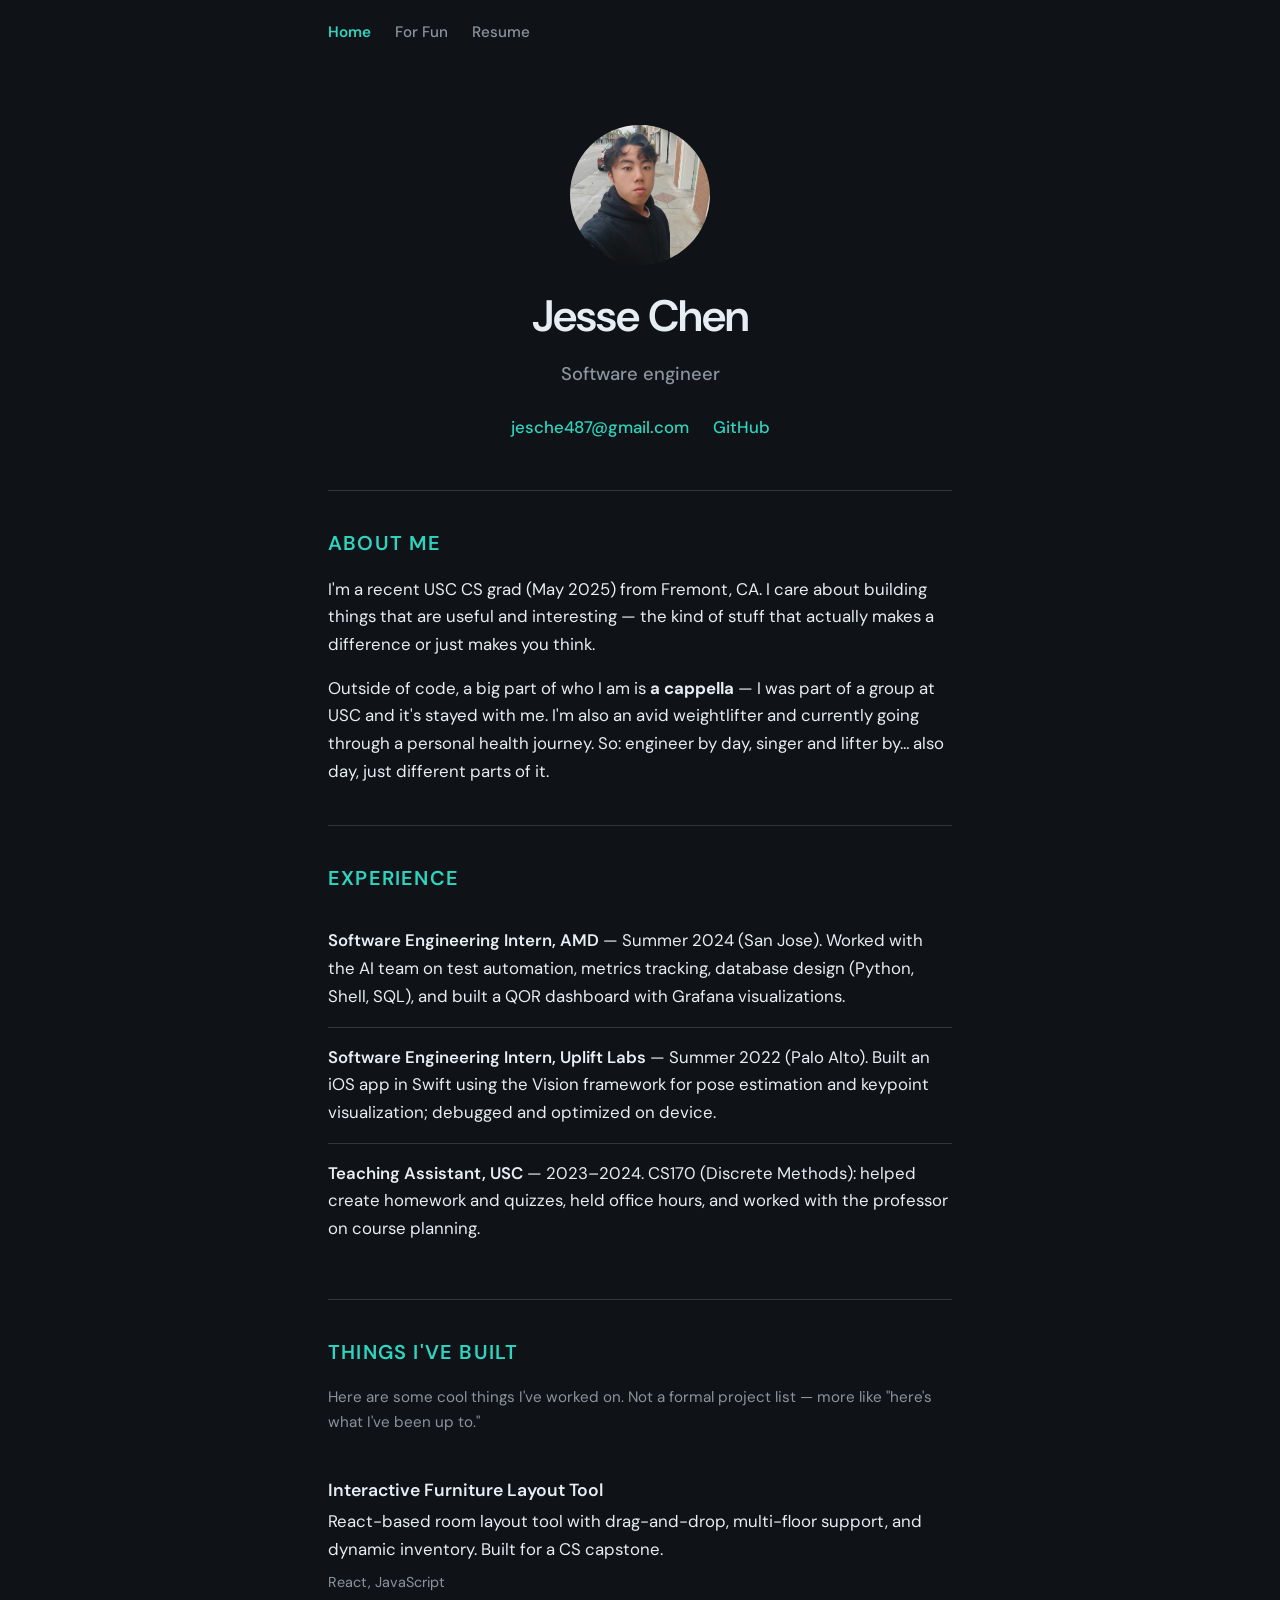
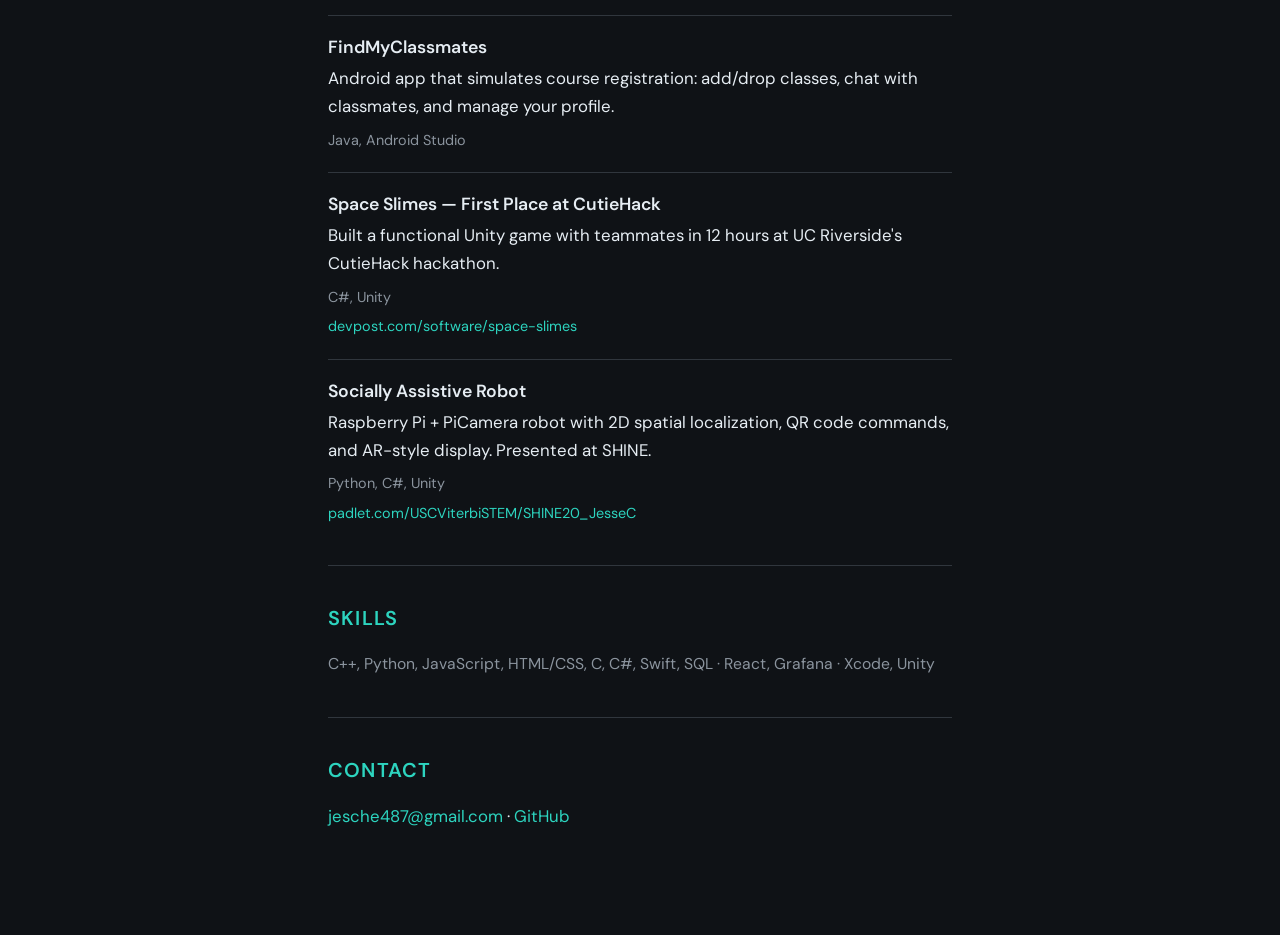
==== index.html @ e195088b "initial commit" ====
<!DOCTYPE html>
<html lang="en">
<head>
  <meta charset="UTF-8">
  <meta name="viewport" content="width=device-width, initial-scale=1.0">
  <title>Jesse Chen</title>
  <link rel="stylesheet" href="style.css">
  <link rel="preconnect" href="https://fonts.googleapis.com">
  <link rel="preconnect" href="https://fonts.gstatic.com" crossorigin>
  <link href="https://fonts.googleapis.com/css2?family=DM+Sans:ital,opsz,wght@0,9..40,400;0,9..40,500;0,9..40,600;0,9..40,700;1,9..40,400&display=swap" rel="stylesheet">
</head>
<body>
  <nav class="site-nav">
    <a href="index.html" class="active">Home</a>
    <a href="fun.html">For Fun</a>
    <a href="resume.html">Resume</a>
  </nav>
  <main>
    <!-- 1. Hero -->
    <section class="hero">
      <img src="assets/me.jpg" alt="Jesse Chen" class="hero-photo"> <h1>Jesse Chen</h1>
      <p class="tagline">Software engineer</p>
      <nav class="hero-links">
        <a href="mailto:jesche487@gmail.com">jesche487@gmail.com</a>
        <a href="https://github.com/jesche487" target="_blank" rel="noopener noreferrer">GitHub</a>
      </nav>
    </section>

    <!-- 2. About Me -->
    <section id="about" class="section">
      <h2>About Me</h2>
      <p>
        I'm a recent USC CS grad (May 2025) from Fremont, CA. I care about building things that are useful and interesting — the kind of stuff that actually makes a difference or just makes you think.
      </p>
      <p>
        Outside of code, a big part of who I am is <strong>a cappella</strong> — I was part of a group at USC and it's stayed with me. I'm also an avid weightlifter and currently going through a personal health journey. So: engineer by day, singer and lifter by… also day, just different parts of it.
      </p>
    </section>

    <!-- 3. Experience -->
    <section id="experience" class="section">
      <h2>Experience</h2>
      <ul class="experience-list">
        <li>
          <strong>Software Engineering Intern, AMD</strong> — Summer 2024 (San Jose). Worked with the AI team on test automation, metrics tracking, database design (Python, Shell, SQL), and built a QOR dashboard with Grafana visualizations.
        </li>
        <li>
          <strong>Software Engineering Intern, Uplift Labs</strong> — Summer 2022 (Palo Alto). Built an iOS app in Swift using the Vision framework for pose estimation and keypoint visualization; debugged and optimized on device.
        </li>
        <li>
          <strong>Teaching Assistant, USC</strong> — 2023–2024. CS170 (Discrete Methods): helped create homework and quizzes, held office hours, and worked with the professor on course planning.
        </li>
      </ul>
    </section>

    <!-- 4. Things I've Built -->
    <section id="projects" class="section">
      <h2>Things I've Built</h2>
      <p class="section-intro">Here are some cool things I've worked on. Not a formal project list — more like "here's what I've been up to."</p>

      <article class="project">
        <h3>Interactive Furniture Layout Tool</h3>
        <p class="project-desc">React-based room layout tool with drag-and-drop, multi-floor support, and dynamic inventory. Built for a CS capstone.</p>
        <p class="project-meta">React, JavaScript</p>
      </article>

      <article class="project">
        <h3>FindMyClassmates</h3>
        <p class="project-desc">Android app that simulates course registration: add/drop classes, chat with classmates, and manage your profile.</p>
        <p class="project-meta">Java, Android Studio</p>
      </article>

      <article class="project">
        <h3>Space Slimes — First Place at CutieHack</h3>
        <p class="project-desc">Built a functional Unity game with teammates in 12 hours at UC Riverside's CutieHack hackathon.</p>
        <p class="project-meta">C#, Unity</p>
        <p class="project-link"><a href="https://devpost.com/software/space-slimes" target="_blank" rel="noopener noreferrer">devpost.com/software/space-slimes</a></p>
      </article>

      <article class="project">
        <h3>Socially Assistive Robot</h3>
        <p class="project-desc">Raspberry Pi + PiCamera robot with 2D spatial localization, QR code commands, and AR-style display. Presented at SHINE.</p>
        <p class="project-meta">Python, C#, Unity</p>
        <p class="project-link"><a href="https://padlet.com/USCViterbiSTEM/SHINE20_JesseC" target="_blank" rel="noopener noreferrer">padlet.com/USCViterbiSTEM/SHINE20_JesseC</a></p>
      </article>
    </section>

    <!-- 5. Skills -->
    <section id="skills" class="section">
      <h2>Skills</h2>
      <p class="skills-list">
        C++, Python, JavaScript, HTML/CSS, C, C#, Swift, SQL · React, Grafana · Xcode, Unity
      </p>
    </section>

    <!-- 6. Contact -->
    <section id="contact" class="section contact-section">
      <h2>Contact</h2>
      <p>
        <a href="mailto:jesche487@gmail.com">jesche487@gmail.com</a> · <a href="https://github.com/jesche487" target="_blank" rel="noopener noreferrer">GitHub</a>
      </p>
    </section>
  </main>
</body>
</html>
---- style.css ----
/* --- Variables --- */
:root {
  --bg: #0f1216;
  --bg-soft: #161b22;
  --text: #e6edf3;
  --text-muted: #8b949e;
  --accent: #2dd4bf;
  --accent-hover: #5eead4;
  --border: #30363d;
  --font: "DM Sans", -apple-system, BlinkMacSystemFont, "Segoe UI", sans-serif;
}

/* --- Reset & base --- */
*,
*::before,
*::after {
  box-sizing: border-box;
}

html {
  scroll-behavior: smooth;
}

body {
  margin: 0;
  font-family: var(--font);
  font-size: 1.05rem;
  line-height: 1.65;
  color: var(--text);
  background: var(--bg);
  -webkit-font-smoothing: antialiased;
}

/* --- Site nav (all pages) --- */
.site-nav {
  max-width: 42rem;
  margin: 0 auto;
  padding: 1.25rem 1.5rem 0;
  display: flex;
  gap: 1.5rem;
  flex-wrap: wrap;
}

.site-nav a {
  color: var(--text-muted);
  text-decoration: none;
  font-size: 0.95rem;
  font-weight: 500;
}

.site-nav a:hover {
  color: var(--accent);
}

.site-nav a.active {
  color: var(--accent);
  font-weight: 600;
}

main {
  max-width: 42rem;
  margin: 0 auto;
  padding: 3rem 1.5rem 4rem;
}

/* --- Typography --- */
h1, h2, h3 {
  font-weight: 600;
  line-height: 1.25;
  margin-top: 0;
}

h1 {
  font-size: clamp(2rem, 5vw, 2.75rem);
  margin-bottom: 0.35em;
  letter-spacing: -0.02em;
}

h2 {
  font-size: 1.25rem;
  color: var(--accent);
  text-transform: uppercase;
  letter-spacing: 0.06em;
  margin-bottom: 1.25rem;
}

h3 {
  font-size: 1.1rem;
  margin-bottom: 0.4em;
  color: var(--text);
}

p {
  margin: 0 0 1rem;
  color: var(--text);
}

p:last-child {
  margin-bottom: 0;
}

/* --- Hero --- */
.hero {
  text-align: center;
  padding: 2rem 0 3rem;
  border-bottom: 1px solid var(--border);
}

/* Photo placeholder: replace the .hero-photo-placeholder div in HTML with <img src="your-photo.jpg" alt="Jesse Chen" class="hero-photo"> */
.hero-photo-placeholder,
.hero-photo {
  width: 140px;
  height: 140px;
  margin: 0 auto 1.5rem;
  border-radius: 50%;
  display: block;
}

.hero-photo-placeholder {
  background: var(--bg-soft);
  border: 2px dashed var(--border);
  color: var(--text-muted);
  font-size: 0.85rem;
  display: flex;
  align-items: center;
  justify-content: center;
}

.hero-photo {
  object-fit: cover;
}

.hero .tagline {
  font-size: 1.15rem;
  color: var(--text-muted);
  margin-bottom: 1.5rem;
  font-weight: 500;
}

.hero-links {
  display: flex;
  gap: 1.5rem;
  justify-content: center;
  flex-wrap: wrap;
}

.hero-links a {
  color: var(--accent);
  text-decoration: none;
  font-weight: 500;
  transition: color 0.2s ease;
}

.hero-links a:hover {
  color: var(--accent-hover);
}

.hero-compact {
  padding: 1.5rem 0 2rem;
}

.hero-compact .tagline {
  margin-bottom: 0;
}

/* --- Sections --- */
.section {
  padding: 2.5rem 0;
  border-bottom: 1px solid var(--border);
}

.section:last-of-type {
  border-bottom: none;
}

.section-intro {
  color: var(--text-muted);
  font-size: 0.95rem;
  margin-bottom: 1.5rem;
}

/* --- Projects --- */
.project {
  padding: 1.25rem 0;
  border-bottom: 1px solid var(--border);
}

.project:last-child {
  border-bottom: none;
  padding-bottom: 0;
}

.project-desc {
  margin-bottom: 0.5rem;
}

.project-meta {
  font-size: 0.9rem;
  color: var(--text-muted);
  margin-bottom: 0.35rem;
}

.project-link {
  font-size: 0.9rem;
}

.project-link a {
  color: var(--accent);
  text-decoration: none;
}

.project-link a:hover {
  color: var(--accent-hover);
  text-decoration: underline;
}

.project-link em {
  color: var(--text-muted);
  font-style: normal;
}

/* --- Experience --- */
.experience-list {
  list-style: none;
  padding: 0;
  margin: 0;
}

.experience-list li {
  padding: 1rem 0;
  border-bottom: 1px solid var(--border);
  padding-left: 0;
}

.experience-list li:last-child {
  border-bottom: none;
}

.experience-list strong {
  color: var(--text);
  font-weight: 600;
}

/* --- Skills --- */
.skills-list {
  color: var(--text-muted);
  font-size: 0.98rem;
}

/* --- Video list (fun page) --- */
.video-list {
  list-style: none;
  padding: 0;
  margin: 0 0 1rem;
}

.video-item {
  display: flex;
  gap: 1rem;
  align-items: flex-start;
  padding: 1.25rem 0;
  border-bottom: 1px solid var(--border);
}

.video-item:last-child {
  border-bottom: none;
}

.video-thumb-link {
  flex-shrink: 0;
  text-decoration: none;
  line-height: 0;
}

.video-thumb {
  width: 160px;
  height: 90px;
  object-fit: cover;
  border-radius: 6px;
  border: 1px solid var(--border);
  display: block;
}

.video-thumb-link:hover .video-thumb {
  opacity: 0.9;
}

.video-info {
  flex: 1;
  min-width: 0;
}

.video-title {
  display: block;
  font-weight: 600;
  margin-bottom: 0.5rem;
  text-decoration: none;
}

.video-title:hover {
  text-decoration: underline;
}

.video-songs-label {
  font-size: 0.9rem;
  color: var(--text-muted);
  margin: 0.5rem 0 0.25rem;
}

.video-songs {
  margin: 0;
  padding-left: 1.25rem;
  font-size: 0.95rem;
  color: var(--text-muted);
}

.video-songs li {
  margin-bottom: 0.15rem;
}

/* --- Collapsible details --- */
details {
  cursor: pointer;
}

summary {
  user-select: none;
  cursor: pointer;
  font-weight: 500;
  color: var(--text-muted);
  transition: color 0.2s ease;
}

summary:hover {
  color: var(--accent);
}

details > * {
  margin-top: 0.5rem;
}

.video-list a {
  text-decoration: none;
}

.video-list a:hover {
  text-decoration: underline;
}

.section-note {
  font-size: 0.9rem;
  color: var(--text-muted);
  margin-top: 1rem;
}

.section-note code {
  font-size: 0.85em;
  background: var(--bg-soft);
  padding: 0.15em 0.4em;
  border-radius: 4px;
}

/* --- Redirect page --- */
.redirect-page {
  text-align: center;
  padding: 4rem 1.5rem;
}

.redirect-page p {
  margin-bottom: 0.75rem;
}

.redirect-page a {
  text-decoration: none;
}

.redirect-page a:hover {
  text-decoration: underline;
}

/* --- Outside the Code (placeholder) --- */
.placeholder {
  color: var(--text-muted);
  font-style: italic;
  padding: 1rem;
  background: var(--bg-soft);
  border-radius: 6px;
  border-left: 3px solid var(--accent);
}

/* --- Contact --- */
.contact-section p {
  margin: 0;
}

.contact-section a {
  color: var(--accent);
  text-decoration: none;
}

.contact-section a:hover {
  color: var(--accent-hover);
  text-decoration: underline;
}

/* --- Links in body text --- */
a {
  color: var(--accent);
}

a:hover {
  color: var(--accent-hover);
}
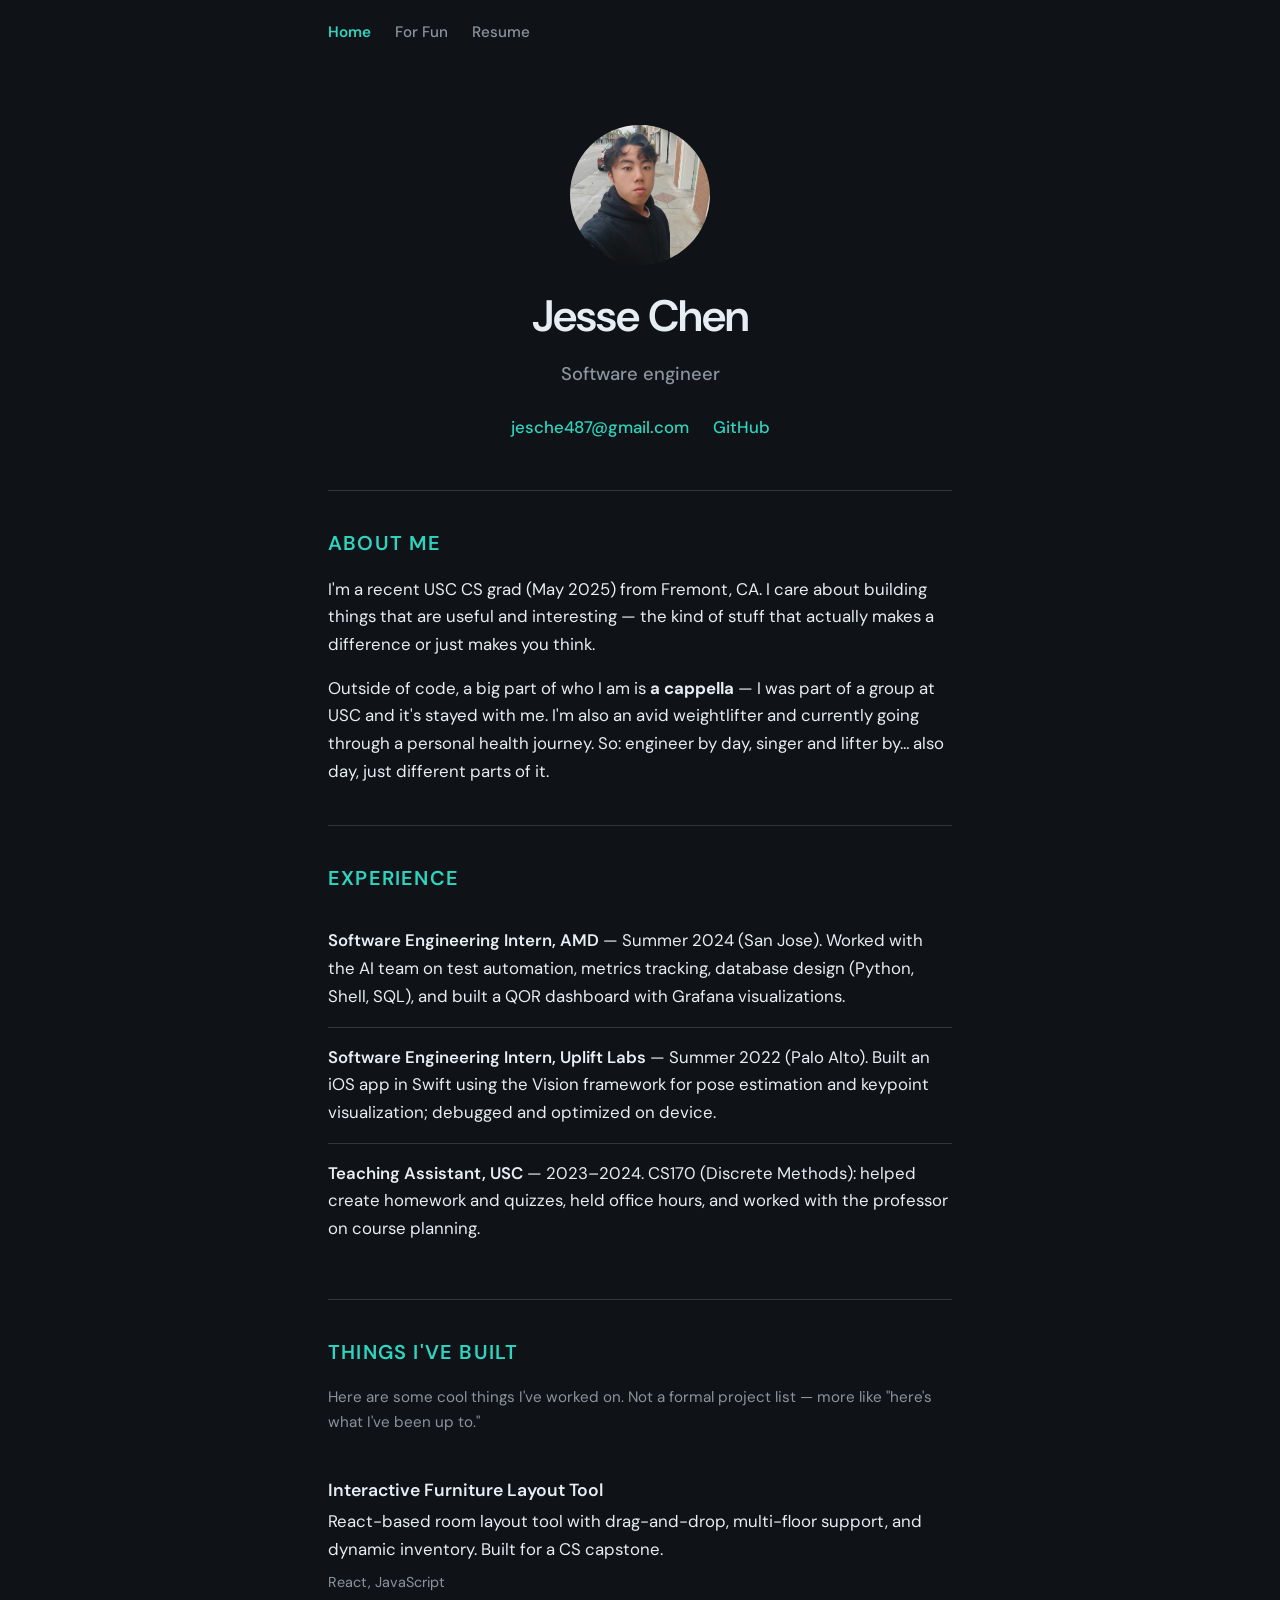
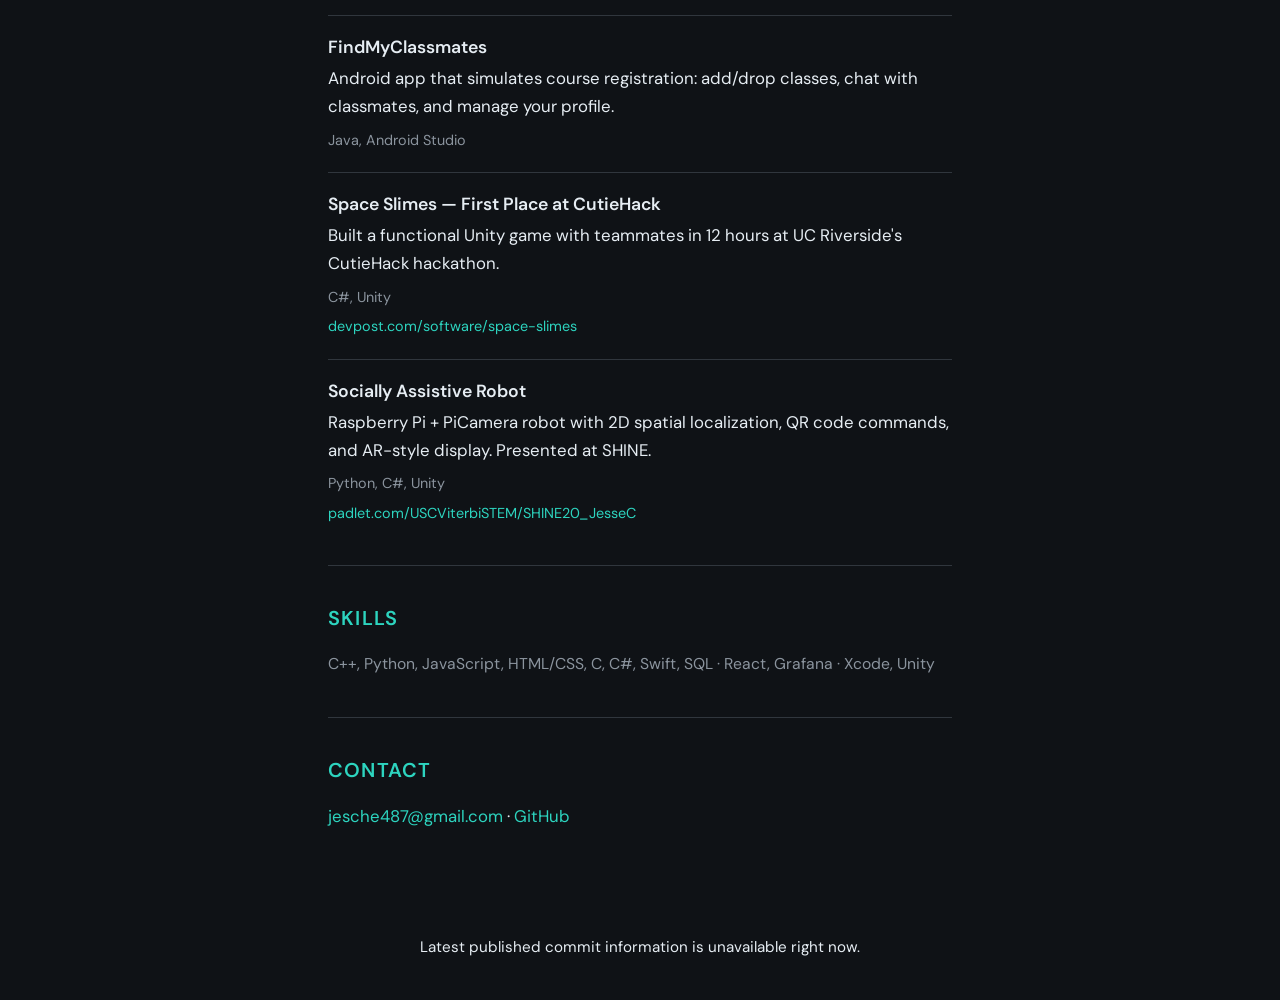
==== commit 0e9d15b8: "testing commit hash update using github api" ====
--- a/index.html
+++ b/index.html
@@ -101,5 +101,9 @@
       </p>
     </section>
   </main>
+  <footer class="site-footer">
+    <p id="commit-tracker">Loading latest commit…</p>
+  </footer>
+  <script src="script.js" defer></script>
 </body>
 </html>
--- a/style.css
+++ b/style.css
@@ -403,6 +403,24 @@
   text-decoration: underline;
 }
 
+.site-footer {
+  max-width: 42rem;
+  margin: 0 auto;
+  padding: 0 1.5rem 2.5rem;
+  color: var(--text-muted);
+  font-size: 0.95rem;
+  text-align: center;
+}
+
+.site-footer a {
+  color: var(--accent);
+  text-decoration: none;
+}
+
+.site-footer a:hover {
+  text-decoration: underline;
+}
+
 /* --- Links in body text --- */
 a {
   color: var(--accent);
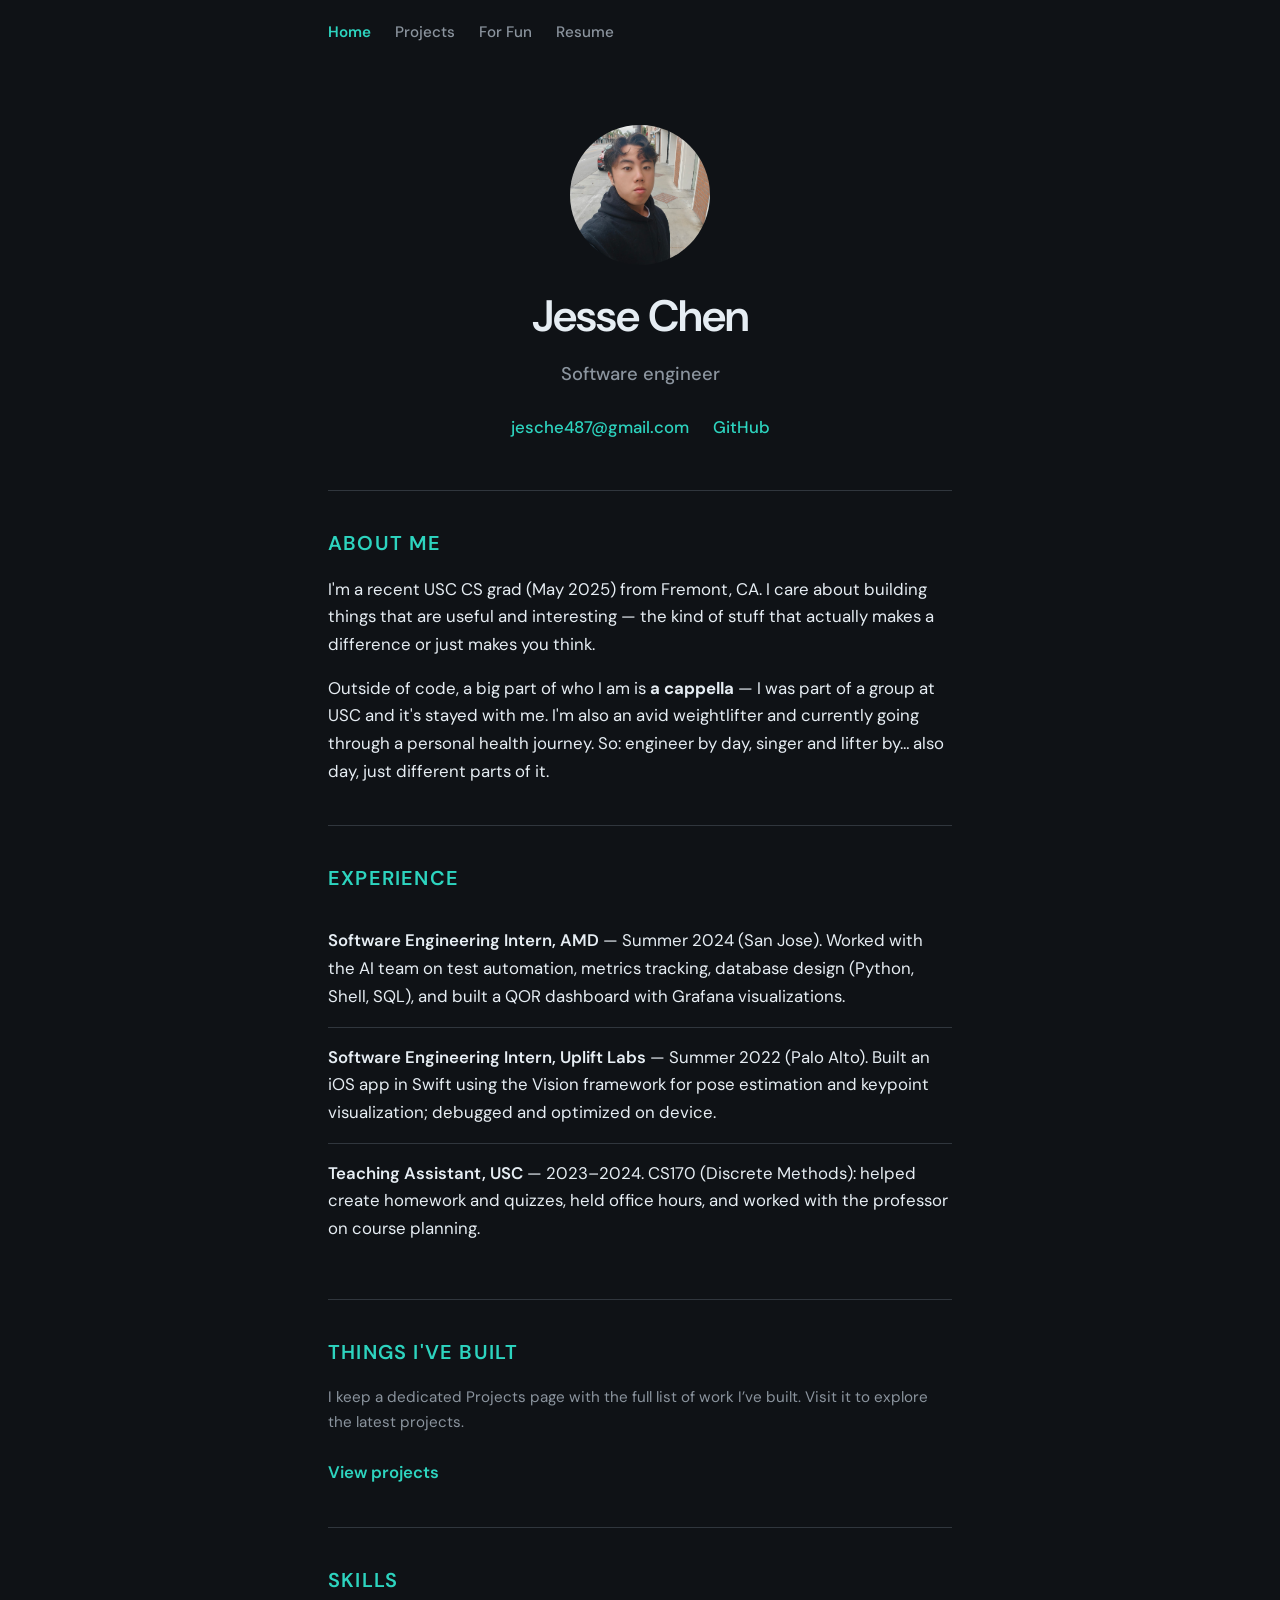
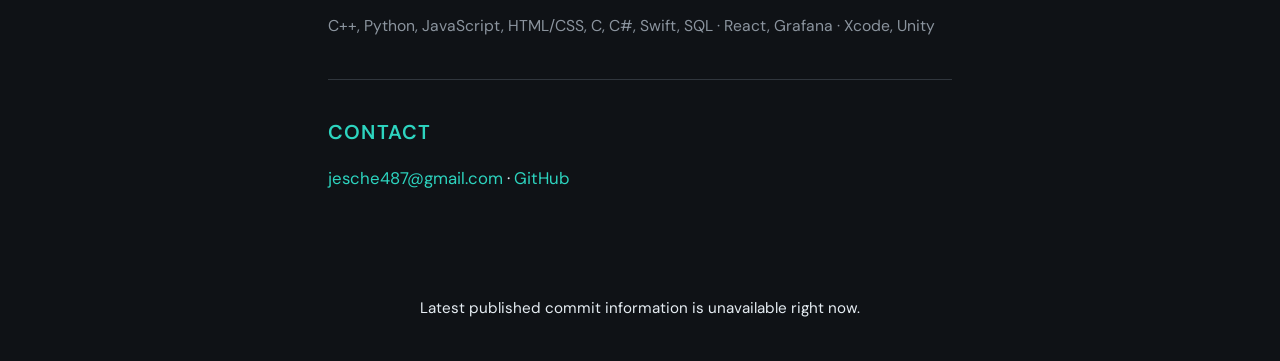
==== commit 5001498a: "testing commit hash update and nav restructuring" ====
--- a/index.html
+++ b/index.html
@@ -12,8 +12,9 @@
 <body>
   <nav class="site-nav">
     <a href="index.html" class="active">Home</a>
+    <a href="projects.html">Projects</a>
     <a href="fun.html">For Fun</a>
-    <a href="resume.html">Resume</a>
+    <a href="resume.html" target="_blank" rel="noopener noreferrer">Resume</a>
   </nav>
   <main>
     <!-- 1. Hero -->
@@ -56,33 +57,8 @@
     <!-- 4. Things I've Built -->
     <section id="projects" class="section">
       <h2>Things I've Built</h2>
-      <p class="section-intro">Here are some cool things I've worked on. Not a formal project list — more like "here's what I've been up to."</p>
-
-      <article class="project">
-        <h3>Interactive Furniture Layout Tool</h3>
-        <p class="project-desc">React-based room layout tool with drag-and-drop, multi-floor support, and dynamic inventory. Built for a CS capstone.</p>
-        <p class="project-meta">React, JavaScript</p>
-      </article>
-
-      <article class="project">
-        <h3>FindMyClassmates</h3>
-        <p class="project-desc">Android app that simulates course registration: add/drop classes, chat with classmates, and manage your profile.</p>
-        <p class="project-meta">Java, Android Studio</p>
-      </article>
-
-      <article class="project">
-        <h3>Space Slimes — First Place at CutieHack</h3>
-        <p class="project-desc">Built a functional Unity game with teammates in 12 hours at UC Riverside's CutieHack hackathon.</p>
-        <p class="project-meta">C#, Unity</p>
-        <p class="project-link"><a href="https://devpost.com/software/space-slimes" target="_blank" rel="noopener noreferrer">devpost.com/software/space-slimes</a></p>
-      </article>
-
-      <article class="project">
-        <h3>Socially Assistive Robot</h3>
-        <p class="project-desc">Raspberry Pi + PiCamera robot with 2D spatial localization, QR code commands, and AR-style display. Presented at SHINE.</p>
-        <p class="project-meta">Python, C#, Unity</p>
-        <p class="project-link"><a href="https://padlet.com/USCViterbiSTEM/SHINE20_JesseC" target="_blank" rel="noopener noreferrer">padlet.com/USCViterbiSTEM/SHINE20_JesseC</a></p>
-      </article>
+      <p class="section-intro">I keep a dedicated Projects page with the full list of work I’ve built. Visit it to explore the latest projects.</p>
+      <p><a href="projects.html" class="project-cta">View projects</a></p>
     </section>
 
     <!-- 5. Skills -->
--- a/style.css
+++ b/style.css
@@ -214,6 +214,20 @@
   text-decoration: underline;
 }
 
+.project-cta {
+  display: inline-block;
+  background: transparent;
+  color: var(--accent);
+  text-decoration: none;
+  font-weight: 600;
+  transition: color 0.2s ease;
+}
+
+.project-cta:hover {
+  text-decoration: underline;
+  color: var(--accent-hover);
+}
+
 .project-link em {
   color: var(--text-muted);
   font-style: normal;
